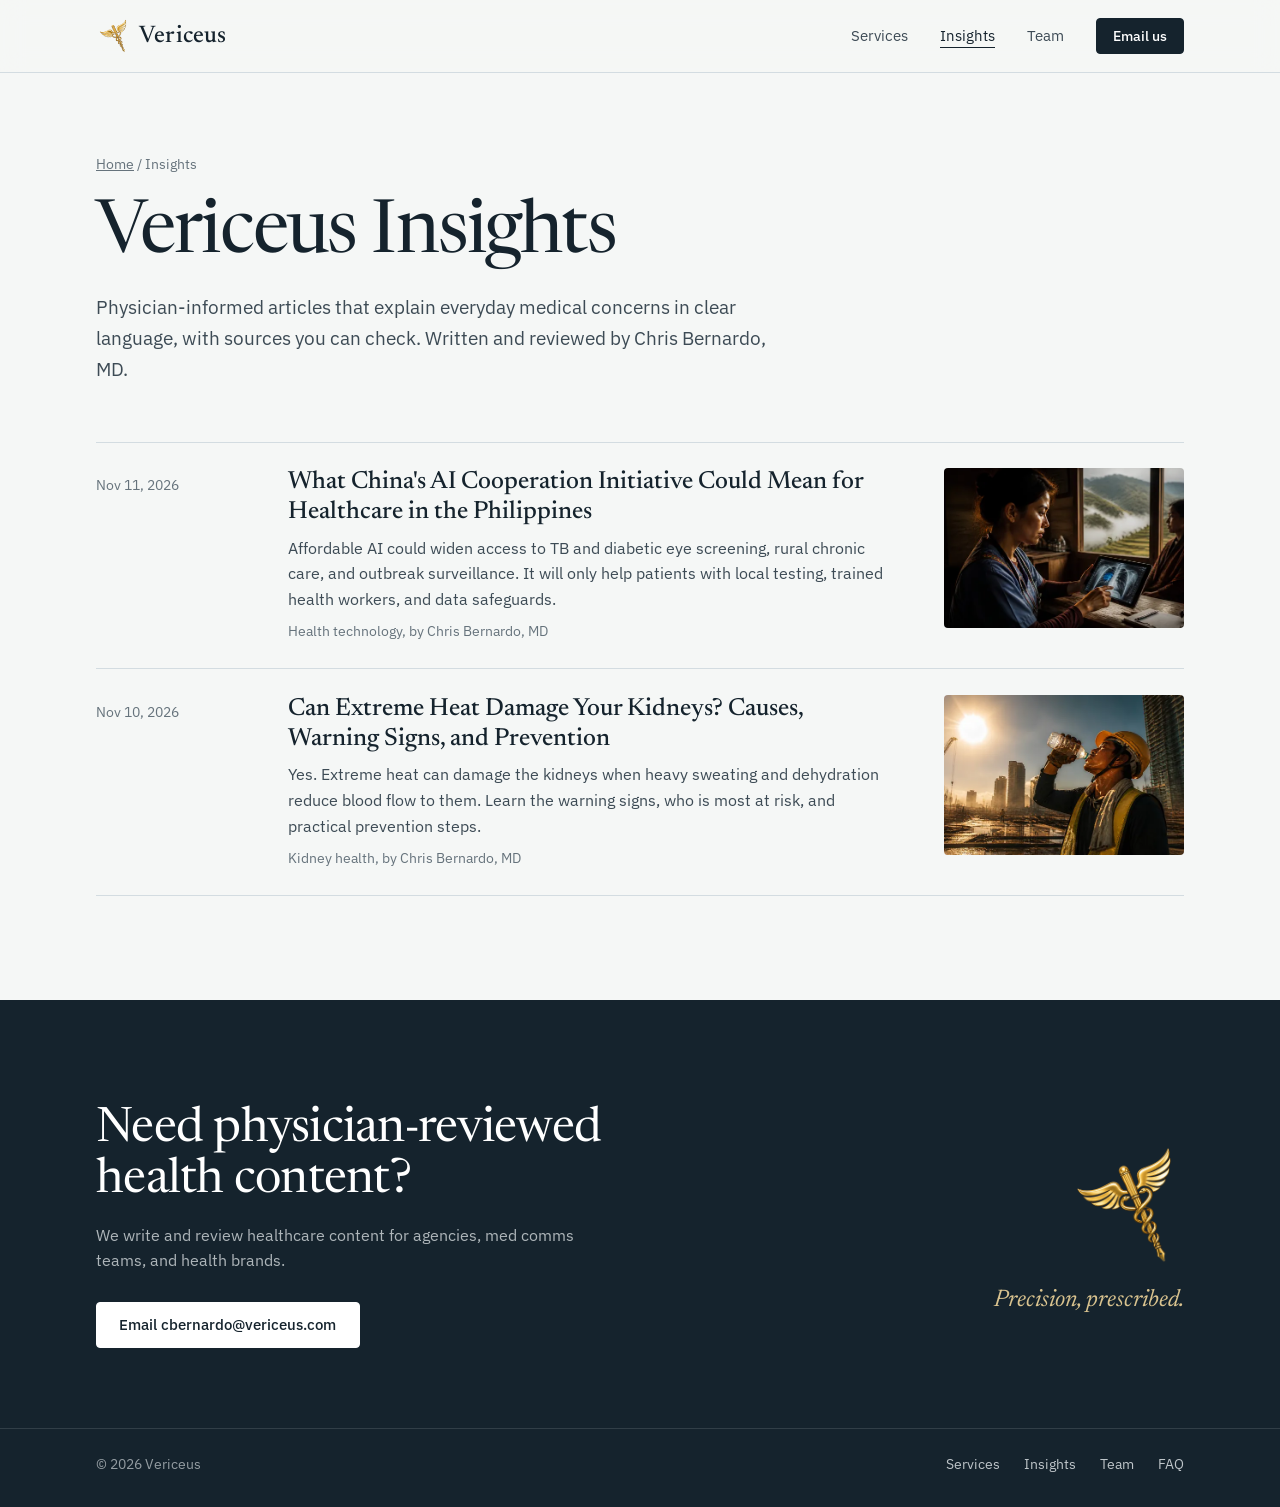
==== insights/index.html @ 43704b3e "Replace Unsplash photos with AI-generated illustrations, self-hosted and optimised Co-Authored-By: C" ====
<!DOCTYPE html>
<html lang="en">
<head>
<meta charset="UTF-8"/>
<meta name="viewport" content="width=device-width, initial-scale=1.0"/>
<title>Vericeus Insights: Physician-Informed Health Articles</title>
<meta name="description" content="Physician-informed health articles from Vericeus, written and reviewed by Chris Bernardo, MD. Clear, sourced explanations of everyday medical concerns."/>
<link rel="canonical" href="https://vericeus.com/insights/"/>
<meta property="og:title" content="Vericeus Insights: Physician-Informed Health Articles"/>
<meta property="og:description" content="Physician-informed health articles, written and reviewed by Chris Bernardo, MD."/>
<meta property="og:type" content="website"/>
<meta property="og:url" content="https://vericeus.com/insights/"/>
<meta property="og:image" content="https://vericeus.com/banner.png"/>
<link rel="icon" href="/logo.png" type="image/png"/>
<link rel="preconnect" href="https://fonts.googleapis.com"/>
<link rel="preconnect" href="https://fonts.gstatic.com" crossorigin/>
<link href="https://fonts.googleapis.com/css2?family=Caveat:wght@500&family=IBM+Plex+Sans:wght@400;500;600&family=Newsreader:ital,opsz,wght@0,6..72,400;0,6..72,500;1,6..72,400&display=swap" rel="stylesheet"/>
<link rel="stylesheet" href="/assets/site.css"/>
</head>
<body>
<a class="skip" href="#main">Skip to content</a>

<header class="site-head">
  <div class="wrap">
    <a class="brand" href="/" aria-label="Vericeus home"><img src="/logo.png" alt="" width="34" height="34"/><b>Vericeus</b></a>
    <nav class="menu" aria-label="Main">
      <a class="opt" href="/#services">Services</a>
      <a href="/insights/" aria-current="page">Insights</a>
      <a class="opt" href="/#team">Team</a>
      <a class="btn btn-ink" href="mailto:cbernardo@vericeus.com">Email us</a>
    </nav>
  </div>
</header>

<main id="main">
  <section class="page-top">
    <div class="wrap">
      <nav class="crumbs" aria-label="Breadcrumb"><a href="/">Home</a> / Insights</nav>
      <h1 class="h1">Vericeus Insights</h1>
      <p class="lede">Physician-informed articles that explain everyday medical concerns in clear language, with sources you can check. Written and reviewed by Chris Bernardo, MD.</p>
    </div>
  </section>

  <section style="padding-bottom:clamp(4rem,9vw,6.5rem)">
    <div class="wrap">
      <ul class="index">
        <li>
          <a class="has-thumb" href="/insights/china-ai-cooperation-healthcare-philippines/">
            <time datetime="2026-11-11">Nov 11, 2026</time>
            <div>
              <h2 class="h3">What China's AI Cooperation Initiative Could Mean for Healthcare in the Philippines</h2>
              <p>Affordable AI could widen access to TB and diabetic eye screening, rural chronic care, and outbreak surveillance. It will only help patients with local testing, trained health workers, and data safeguards.</p>
              <p class="by">Health technology, by Chris Bernardo, MD</p>
            </div>
            <img class="thumb" src="/assets/img/ai-philippines-healthcare-thumb.webp" width="560" height="373" alt="" loading="lazy"/>
          </a>
        </li>
        <li>
          <a class="has-thumb" href="/insights/extreme-heat-kidney-health/">
            <time datetime="2026-11-10">Nov 10, 2026</time>
            <div>
              <h2 class="h3">Can Extreme Heat Damage Your Kidneys? Causes, Warning Signs, and Prevention</h2>
              <p>Yes. Extreme heat can damage the kidneys when heavy sweating and dehydration reduce blood flow to them. Learn the warning signs, who is most at risk, and practical prevention steps.</p>
              <p class="by">Kidney health, by Chris Bernardo, MD</p>
            </div>
            <img class="thumb" src="/assets/img/heat-kidneys-thumb.webp" width="560" height="373" alt="" loading="lazy"/>
          </a>
        </li>
      </ul>
    </div>
  </section>
</main>

<section class="closing">
  <div class="wrap">
    <div>
      <h2 class="h2">Need physician-reviewed health content?</h2>
      <p>We write and review healthcare content for agencies, med comms teams, and health brands.</p>
      <a class="btn" href="mailto:cbernardo@vericeus.com">Email cbernardo@vericeus.com</a>
    </div>
    <div class="mark"><img src="/logo.png" alt="Vericeus caduceus logo" width="120" height="120"/><p class="motto">Precision, prescribed.</p></div>
  </div>
</section>
<footer class="site-foot">
  <div class="wrap">
    <span>© 2026 Vericeus</span>
    <nav aria-label="Footer"><a href="/#services">Services</a><a href="/insights/">Insights</a><a href="/#team">Team</a><a href="/#faq">FAQ</a></nav>
  </div>
</footer>

<script type="application/ld+json">
{
  "@context": "https://schema.org",
  "@graph": [
    {
      "@type": "CollectionPage",
      "@id": "https://vericeus.com/insights/#webpage",
      "url": "https://vericeus.com/insights/",
      "name": "Vericeus Insights",
      "isPartOf": { "@type": "WebSite", "@id": "https://vericeus.com/#website", "url": "https://vericeus.com/", "name": "Vericeus" },
      "breadcrumb": {
        "@type": "BreadcrumbList",
        "itemListElement": [
          { "@type": "ListItem", "position": 1, "name": "Home", "item": "https://vericeus.com/" },
          { "@type": "ListItem", "position": 2, "name": "Insights" }
        ]
      },
      "mainEntity": {
        "@type": "ItemList",
        "itemListElement": [
          { "@type": "ListItem", "position": 1, "url": "https://vericeus.com/insights/china-ai-cooperation-healthcare-philippines/", "name": "What China's AI Cooperation Initiative Could Mean for Healthcare in the Philippines" },
          { "@type": "ListItem", "position": 2, "url": "https://vericeus.com/insights/extreme-heat-kidney-health/", "name": "Can Extreme Heat Damage Your Kidneys? Causes, Warning Signs, and Prevention" }
        ]
      }
    }
  ]
}
</script>
</body>
</html>
---- assets/site.css ----
/* Vericeus — clinical editorial system
   Paper: chart paper. Ink: slate. Red: correction (hero only). Teal: verified. Gold: brand mark. */
:root {
  --paper: #F5F7F6;
  --sheet: #FFFFFF;
  --ink: #15232D;
  --ink-2: #3D4B55;
  --muted: #66737C;
  --rule: #D3DCE1;
  --grid: #E3EAED;
  --teal: #2C6A5C;
  --teal-soft: #E5EFEB;
  --red: #B23A2E;
  --gold: #A6843C;
  --serif: 'Newsreader', 'Iowan Old Style', Georgia, serif;
  --sans: 'IBM Plex Sans', system-ui, -apple-system, 'Segoe UI', sans-serif;
  --hand: 'Caveat', 'Segoe Print', cursive;
  --wide: 1160px;
  --pad: clamp(1.1rem, 4vw, 2.25rem);
}

*, *::before, *::after { box-sizing: border-box; margin: 0; padding: 0; }
html { scroll-behavior: smooth; scroll-padding-top: 88px; }
body { background: var(--paper); color: var(--ink); font-family: var(--sans); font-size: 16px; line-height: 1.6; -webkit-font-smoothing: antialiased; }
img { display: block; max-width: 100%; }
ul, ol { list-style: none; }
a { color: inherit; }
:focus-visible { outline: 2px solid var(--teal); outline-offset: 3px; }
.wrap { max-width: var(--wide); margin: 0 auto; padding-left: var(--pad); padding-right: var(--pad); }
.skip { position: absolute; left: -999px; top: .5rem; background: var(--ink); color: #fff; padding: .5rem 1rem; z-index: 200; }
.skip:focus { left: .5rem; }

/* ---------- Header ---------- */
.site-head { position: sticky; top: 0; z-index: 50; background: rgba(245,247,246,.9); backdrop-filter: blur(12px); -webkit-backdrop-filter: blur(12px); border-bottom: 1px solid var(--rule); }
.site-head .wrap { display: flex; align-items: center; justify-content: space-between; height: 72px; gap: 1rem; }
.brand { display: flex; align-items: center; gap: .55rem; text-decoration: none; }
.brand img { width: 34px; height: 34px; }
.brand b { font-family: var(--serif); font-size: 1.5rem; font-weight: 500; letter-spacing: .01em; }
.menu { display: flex; align-items: center; gap: 2rem; font-size: 15px; }
.menu a { text-decoration: none; color: var(--ink-2); }
.menu a:hover, .menu a[aria-current] { color: var(--ink); text-decoration: underline; text-underline-offset: 6px; text-decoration-thickness: 1px; }
@media (max-width: 760px) { .menu { gap: 1.1rem; } .menu .opt { display: none; } }

.btn { display: inline-block; font: 500 15px/1 var(--sans); padding: .9rem 1.4rem; border-radius: 4px; text-decoration: none; border: 1px solid var(--ink); transition: background .15s, color .15s; }
.btn-ink { background: var(--ink); color: #fff; }
.btn-ink:hover { background: var(--teal); border-color: var(--teal); }
.btn-line { background: transparent; color: var(--ink); }
.btn-line:hover { background: var(--ink); color: #fff; }
.menu .btn { padding: .65rem 1rem; font-size: 14px; color: #fff; }
.menu .btn:hover { color: #fff; text-decoration: none; }
.link { color: var(--teal); font-weight: 500; text-decoration: underline; text-underline-offset: 4px; text-decoration-thickness: 1px; }
.link:hover { text-decoration-thickness: 2px; }

/* ---------- Type scale (1.25 ratio) ---------- */
.h1 { font-family: var(--serif); font-weight: 400; font-size: clamp(3rem, 7.6vw, 6.1rem); line-height: .98; letter-spacing: -.025em; }
.h2 { font-family: var(--serif); font-weight: 400; font-size: clamp(2rem, 4.4vw, 3.05rem); line-height: 1.05; letter-spacing: -.015em; }
.h3 { font-family: var(--serif); font-weight: 500; font-size: clamp(1.3rem, 2.2vw, 1.55rem); line-height: 1.2; }
.lede { font-size: clamp(17px, 1.7vw, 19px); line-height: 1.65; color: var(--ink-2); max-width: 36em; }
.small { font-size: 14px; color: var(--muted); }

/* ---------- Sections ---------- */
.block { padding: clamp(4rem, 9vw, 7rem) 0; border-top: 1px solid var(--rule); }
.block-head { display: grid; grid-template-columns: 1fr 1.4fr; gap: clamp(1.5rem, 5vw, 5rem); align-items: end; margin-bottom: clamp(2.25rem, 5vw, 3.5rem); }
.block-head .lede { margin: 0; }
@media (max-width: 860px) { .block-head { grid-template-columns: 1fr; align-items: start; } }

/* ---------- Hero ---------- */
.hero { padding: clamp(3rem, 8vw, 6.5rem) 0 clamp(4rem, 9vw, 7rem); }
.hero-grid { display: grid; grid-template-columns: 1.05fr 1fr; gap: clamp(2.5rem, 6vw, 5.5rem); align-items: center; }
.hero .h1 { margin-bottom: 1.75rem; }
.hero .lede { margin-bottom: 1.25rem; }
.hero .detail { font-size: 15.5px; color: var(--muted); max-width: 34em; line-height: 1.7; margin-bottom: 2.25rem; }
.actions { display: flex; flex-wrap: wrap; gap: .75rem; }
@media (max-width: 900px) { .hero-grid { grid-template-columns: 1fr; } }

/* The draft sheet: what a physician review looks like */
.sheet {
  position: relative; background-color: var(--sheet);
  background-image: linear-gradient(#EFF3F5 1px, transparent 1px), linear-gradient(90deg, #EFF3F5 1px, transparent 1px);
  background-size: 26px 26px; background-position: -1px -1px;
  border: 1px solid var(--rule); border-radius: 6px;
  padding: 1.75rem 1.75rem 1.5rem; box-shadow: 0 24px 50px -28px rgba(21,35,45,.35);
}
.sheet-top { display: flex; justify-content: space-between; font-size: 13px; color: var(--muted); padding-bottom: .9rem; margin-bottom: 1.25rem; border-bottom: 1px solid var(--rule); }
.sheet p { font-family: var(--serif); font-size: clamp(18px, 2vw, 21px); line-height: 1.55; }
.strike {
  color: var(--muted);
  background-image: linear-gradient(var(--red), var(--red)); background-repeat: no-repeat;
  background-position: 0 58%; background-size: 100% 2px;
  -webkit-box-decoration-break: clone; box-decoration-break: clone;
  animation: strike 1100ms 500ms cubic-bezier(.6,0,.2,1) both;
}
@keyframes strike { from { background-size: 0 2px; } to { background-size: 100% 2px; } }
.note { font-family: var(--hand); font-size: clamp(21px, 2.3vw, 25px); line-height: 1.15; color: var(--red); margin: .85rem 0 1rem; padding-left: .9rem; border-left: 2px solid var(--red); animation: appear 500ms 1900ms both; }
.fixed { color: var(--ink); animation: appear 500ms 2300ms both; }
.signoff { display: flex; align-items: center; justify-content: space-between; gap: 1rem; margin-top: 1.4rem; padding-top: 1rem; border-top: 1px solid var(--rule); animation: appear 500ms 2600ms both; }
.signoff .sig { font-family: var(--hand); font-size: 28px; color: var(--ink); line-height: 1; }
.signoff .stamp { font-size: 13px; font-weight: 500; color: var(--teal); background: var(--teal-soft); padding: .4rem .7rem; border-radius: 3px; }
@keyframes appear { from { opacity: 0; } to { opacity: 1; } }
@media (prefers-reduced-motion: reduce) { .strike, .note, .fixed, .signoff { animation: none; } html { scroll-behavior: auto; } }

/* ---------- Problem ---------- */
.contrast { display: grid; grid-template-columns: 1fr 1fr; border-top: 2px solid var(--ink); }
.contrast > div { padding: 1.75rem 0; }
.contrast > div + div { padding-left: clamp(1.5rem, 4vw, 3rem); border-left: 1px solid var(--rule); }
.contrast > div:first-child { padding-right: clamp(1.5rem, 4vw, 3rem); }
.contrast h3 { font-family: var(--sans); font-size: 15px; font-weight: 600; margin-bottom: 1rem; }
.contrast li { font-size: 16px; color: var(--ink-2); padding: .7rem 0; border-bottom: 1px solid var(--rule); }
.contrast .bad li { color: var(--muted); text-decoration: line-through; text-decoration-color: rgba(178,58,46,.55); text-decoration-thickness: 1.5px; }
.contrast .good p { font-family: var(--serif); font-size: clamp(1.25rem, 2.2vw, 1.5rem); line-height: 1.4; color: var(--ink); }
@media (max-width: 700px) { .contrast { grid-template-columns: 1fr; } .contrast > div + div { padding-left: 0; border-left: 0; border-top: 1px solid var(--rule); } .contrast > div:first-child { padding-right: 0; } }

/* ---------- Services: report-style list ---------- */
.services li { display: grid; grid-template-columns: 1fr 1.4fr; gap: clamp(1rem, 5vw, 5rem); padding: 1.75rem 0; border-top: 1px solid var(--rule); }
.services li:last-child { border-bottom: 1px solid var(--rule); }
.services p { color: var(--ink-2); font-size: 16px; line-height: 1.7; max-width: 38em; }
@media (max-width: 760px) { .services li { grid-template-columns: 1fr; gap: .5rem; } }

/* ---------- Name ---------- */
.etym { display: grid; grid-template-columns: auto 1fr; gap: clamp(1.5rem, 5vw, 4.5rem); align-items: center; }
.word { font-family: var(--serif); font-size: clamp(4rem, 13vw, 9.5rem); line-height: .85; letter-spacing: -.035em; font-weight: 400; }
.word span { color: var(--gold); }
.roots { display: grid; gap: 1.5rem; max-width: 34em; }
.roots dt { font-family: var(--serif); font-size: 1.5rem; font-style: italic; }
.roots dt small { font-family: var(--sans); font-style: normal; font-size: 14px; color: var(--muted); margin-left: .5rem; }
.roots dd { color: var(--ink-2); line-height: 1.7; }
@media (max-width: 760px) { .etym { grid-template-columns: 1fr; } }

/* ---------- Team ---------- */
.team { display: grid; grid-template-columns: 1fr 1fr; gap: clamp(2rem, 5vw, 4.5rem); }
.person { border-top: 2px solid var(--ink); padding-top: 1.5rem; }
.person .h3 { font-size: clamp(1.6rem, 2.8vw, 2rem); margin-bottom: .35rem; }
.person .role { font-size: 15px; font-weight: 500; }
.person .cred { font-size: 14px; color: var(--muted); margin-bottom: 1.1rem; }
.person p.bio { color: var(--ink-2); line-height: 1.75; margin-bottom: 1.1rem; }
.person .focus { font-size: 14px; color: var(--muted); line-height: 1.6; }
.person .focus b { color: var(--ink); font-weight: 500; }
@media (max-width: 760px) { .team { grid-template-columns: 1fr; } }

/* ---------- Insights index ---------- */
.index li { border-top: 1px solid var(--rule); }
.index li:last-child { border-bottom: 1px solid var(--rule); }
.index a { display: grid; grid-template-columns: 9rem 1fr; gap: clamp(1rem, 4vw, 3rem); padding: 1.6rem 0; text-decoration: none; }
.index time { font-size: 14px; color: var(--muted); padding-top: .35rem; }
.index .h3 { margin-bottom: .5rem; text-decoration: underline; text-decoration-color: transparent; text-underline-offset: 5px; text-decoration-thickness: 1px; transition: text-decoration-color .15s; }
.index a:hover .h3 { text-decoration-color: var(--ink); }
.index p { color: var(--ink-2); max-width: 40em; }
.index .by { font-size: 14px; color: var(--muted); margin-top: .5rem; }
@media (max-width: 600px) { .index a { grid-template-columns: 1fr; gap: .25rem; } }
.after-list { margin-top: 1.75rem; }

/* ---------- FAQ ---------- */
.faq { display: grid; grid-template-columns: 1fr 1.4fr; gap: clamp(1.5rem, 5vw, 5rem); align-items: start; }
.faq .aside { position: sticky; top: 104px; }
.faq .aside .lede { margin-top: 1rem; }
.qa { border-top: 1px solid var(--rule); padding: 1.5rem 0; }
.qa:last-child { border-bottom: 1px solid var(--rule); }
.qa h3 { font-family: var(--serif); font-weight: 500; font-size: 1.3rem; line-height: 1.3; margin-bottom: .5rem; }
.qa p { color: var(--ink-2); line-height: 1.75; }
.qa a { color: var(--teal); }
@media (max-width: 860px) { .faq { grid-template-columns: 1fr; } .faq .aside { position: static; } }

/* ---------- Closing (the one dark block) ---------- */
.closing { background: var(--ink); color: #E9EEF0; }
.closing .wrap { display: grid; grid-template-columns: 1.4fr 1fr; gap: clamp(2rem, 6vw, 5rem); align-items: end; padding-top: clamp(4rem, 9vw, 6.5rem); padding-bottom: clamp(3rem, 7vw, 5rem); }
.closing .h2 { color: #fff; }
.closing p { color: rgba(233,238,240,.72); margin: 1rem 0 1.75rem; max-width: 30em; }
.closing .btn { background: #fff; color: var(--ink); border-color: #fff; }
.closing .btn:hover { background: var(--gold); border-color: var(--gold); color: var(--ink); }
.closing .mark { justify-self: end; text-align: right; }
.closing .mark img { width: 120px; margin-left: auto; margin-bottom: 1rem; }
.closing .motto { font-family: var(--serif); font-style: italic; font-size: 1.5rem; color: #D9C38F; }
@media (max-width: 760px) { .closing .wrap { grid-template-columns: 1fr; } .closing .mark { justify-self: start; text-align: left; } .closing .mark img { margin-left: 0; } }

.site-foot { background: var(--ink); color: rgba(233,238,240,.6); border-top: 1px solid rgba(255,255,255,.12); }
.site-foot .wrap { display: flex; justify-content: space-between; flex-wrap: wrap; gap: 1rem 2rem; padding-top: 1.5rem; padding-bottom: 2rem; font-size: 14px; }
.site-foot nav { display: flex; gap: 1.5rem; flex-wrap: wrap; }
.site-foot a { text-decoration: none; color: rgba(233,238,240,.8); }
.site-foot a:hover { color: #fff; text-decoration: underline; text-underline-offset: 4px; }

/* ---------- Page header (hub + article) ---------- */
.crumbs { font-size: 14px; color: var(--muted); margin-bottom: 1.5rem; }
.crumbs a { color: var(--muted); }
.crumbs a:hover { color: var(--ink); }
.page-top { padding: clamp(3rem, 7vw, 5rem) 0 clamp(2.5rem, 5vw, 3.5rem); }
.page-top .h1 { font-size: clamp(2.6rem, 6.2vw, 4.6rem); margin-bottom: 1.25rem; }

/* ---------- Article ---------- */
.art-top { padding: clamp(2.5rem, 6vw, 4.5rem) 0 clamp(2rem, 4vw, 3rem); }
.art-top .inner { max-width: 50rem; }
.art-top .topic { font-size: 15px; font-weight: 500; color: var(--teal); margin-bottom: 1rem; }
.art-top h1 { font-family: var(--serif); font-weight: 400; font-size: clamp(2.3rem, 5.4vw, 3.9rem); line-height: 1.04; letter-spacing: -.02em; margin-bottom: 2rem; }
.summary { background: var(--sheet); border: 1px solid var(--rule); border-left: 3px solid var(--teal); border-radius: 0 6px 6px 0; padding: 1.25rem 1.5rem; margin-bottom: 2rem; max-width: 46rem; }
.summary h2 { font-family: var(--sans); font-size: 15px; font-weight: 600; color: var(--teal); margin-bottom: .4rem; }
.summary p { font-family: var(--serif); font-size: clamp(18px, 2vw, 20px); line-height: 1.6; color: var(--ink); }
.byline { display: flex; flex-wrap: wrap; align-items: baseline; gap: .35rem 1.5rem; font-size: 15px; color: var(--muted); padding-top: 1.25rem; border-top: 1px solid var(--rule); max-width: 46rem; }
.byline .who { color: var(--ink); font-weight: 500; }
.byline .who a { text-decoration: underline; text-decoration-color: var(--rule); text-underline-offset: 4px; }
.byline .who a:hover { text-decoration-color: var(--ink); }

.art-body { display: grid; grid-template-columns: minmax(0, 42rem) 15rem; justify-content: space-between; gap: clamp(2rem, 5vw, 5rem); padding-top: clamp(2.5rem, 5vw, 3.5rem); padding-bottom: clamp(4rem, 8vw, 6rem); border-top: 1px solid var(--rule); }
.contents { order: 2; position: sticky; top: 100px; align-self: start; }
.contents h2 { font-size: 15px; font-weight: 600; margin-bottom: .75rem; }
.contents ol { counter-reset: c; }
.contents li { counter-increment: c; }
.contents a { display: grid; grid-template-columns: 1.6rem 1fr; padding: .45rem 0; font-size: 14.5px; line-height: 1.4; color: var(--ink-2); text-decoration: none; border-top: 1px solid var(--rule); }
.contents a::before { content: counter(c); color: var(--muted); font-variant-numeric: tabular-nums; }
.contents a:hover { color: var(--teal); }
.contents .hire { margin-top: 1.75rem; font-size: 14.5px; color: var(--ink-2); line-height: 1.55; }
.contents .hire a { display: inline; padding: 0; border: 0; color: var(--teal); font-weight: 500; text-decoration: underline; text-underline-offset: 3px; }
.contents .hire a::before { content: none; }
@media (max-width: 980px) { .art-body { grid-template-columns: 1fr; } .contents { position: static; order: 0; } .contents .hire { display: none; } }

.prose { min-width: 0; font-family: var(--serif); }
.prose > p, .prose section > p { font-size: clamp(18px, 1.9vw, 19.5px); line-height: 1.72; color: var(--ink-2); margin-bottom: 1.25em; }
.prose h2 { font-family: var(--serif); font-weight: 400; font-size: clamp(1.85rem, 3.4vw, 2.35rem); line-height: 1.1; letter-spacing: -.01em; color: var(--ink); margin: 2.4em 0 .7em; }
.prose h3 { font-family: var(--sans); font-weight: 600; font-size: 18px; line-height: 1.35; color: var(--ink); margin: 2em 0 .55em; }
.prose a { color: var(--teal); text-decoration-thickness: 1px; text-underline-offset: 3px; }
.prose a:hover { text-decoration-thickness: 2px; }
.takeaways { font-family: var(--sans); border-top: 2px solid var(--ink); border-bottom: 1px solid var(--rule); padding: 1.4rem 0 1.25rem; margin: 2.25rem 0 0; }
.takeaways h2 { font-family: var(--sans); font-size: 15px; font-weight: 600; margin: 0 0 .75rem; letter-spacing: 0; }
.takeaways li { position: relative; padding-left: 1.75rem; margin-bottom: .7rem; font-size: 16.5px; line-height: 1.6; color: var(--ink-2); }
.takeaways li::before { content: ""; position: absolute; left: .1rem; top: .45em; width: .8rem; height: .45rem; border-left: 2px solid var(--teal); border-bottom: 2px solid var(--teal); transform: rotate(-45deg); }
.prose .faq-sec h3 { font-family: var(--serif); font-weight: 500; font-size: 1.3rem; }
.author { font-family: var(--sans); display: grid; grid-template-columns: auto 1fr; gap: 1.25rem; margin-top: 3rem; padding: 1.5rem 0; border-top: 2px solid var(--ink); border-bottom: 1px solid var(--rule); }
.author .sig { font-family: var(--hand); font-size: 34px; line-height: 1; color: var(--ink); }
.author h2 { font-family: var(--sans); font-size: 15px; font-weight: 600; margin: 0 0 .4rem; letter-spacing: 0; }
.author p { font-size: 15.5px; line-height: 1.7; color: var(--ink-2); margin-bottom: .5rem; }
.author a { font-size: 15px; }
.disclaimer { font-family: var(--sans); font-size: 14px !important; color: var(--muted) !important; line-height: 1.6 !important; margin-top: 1.5rem; }
@media (max-width: 600px) { .author { grid-template-columns: 1fr; gap: .5rem; } }

/* Article sources list */
.sources { font-family: var(--sans); margin-top: 3rem; padding-top: .25rem; }
.sources h2 { font-family: var(--serif); }
.sources ol { counter-reset: s; }
.sources li { counter-increment: s; position: relative; padding-left: 1.9rem !important; font-size: 15px; line-height: 1.6; color: var(--ink-2); padding: .65rem 0; border-top: 1px solid var(--rule); }
.sources li::before { content: counter(s) "."; position: absolute; left: 0; color: var(--muted); }
.sources li:last-child { border-bottom: 1px solid var(--rule); }

/* Hero: latest articles panel */
.latest { background: var(--sheet); border: 1px solid var(--rule); border-top: 3px solid var(--teal); border-radius: 6px; padding: 1.5rem 1.75rem .5rem; box-shadow: 0 24px 50px -28px rgba(21,35,45,.35); }
.latest-head { display: flex; justify-content: space-between; align-items: baseline; gap: 1rem; padding-bottom: 1rem; border-bottom: 1px solid var(--rule); }
.latest-head h2 { font-family: var(--sans); font-size: 15px; font-weight: 600; }
.latest-head .link { font-size: 14px; }
.latest li + li { border-top: 1px solid var(--rule); }
.latest li a { display: block; padding: 1.25rem 0; text-decoration: none; }
.latest-meta { display: block; font-size: 13px; color: var(--muted); margin-bottom: .4rem; }
.latest-title { display: block; font-family: var(--serif); font-size: clamp(1.25rem, 2vw, 1.45rem); line-height: 1.22; color: var(--ink); margin-bottom: .45rem; text-decoration: underline; text-decoration-color: transparent; text-underline-offset: 4px; text-decoration-thickness: 1px; transition: text-decoration-color .15s; }
.latest li a:hover .latest-title { text-decoration-color: var(--ink); }
.latest-desc { display: block; font-size: 15px; line-height: 1.55; color: var(--ink-2); }

/* Article lead photo */
.art-photo { margin-bottom: clamp(2rem, 4vw, 3rem); }
.art-photo img { width: 100%; height: auto; aspect-ratio: 2 / 1; object-fit: cover; border-radius: 6px; background: var(--grid); }
.art-photo figcaption { margin-top: .6rem; font-size: 13px; color: var(--muted); }
@media (max-width: 600px) { .art-photo { padding-left: 0; padding-right: 0; } .art-photo img { aspect-ratio: 4 / 3; border-radius: 0; } .art-photo figcaption { padding: 0 var(--pad); } }

/* Insights index thumbnails */
.index a.has-thumb { grid-template-columns: 9rem 1fr 240px; align-items: start; }
.index .thumb { width: 100%; height: auto; aspect-ratio: 3 / 2; object-fit: cover; border-radius: 4px; background: var(--grid); }
@media (max-width: 860px) { .index a.has-thumb { grid-template-columns: 7rem 1fr 160px; } }
@media (max-width: 600px) { .index a.has-thumb { grid-template-columns: 1fr; } .index .thumb { order: -1; } }
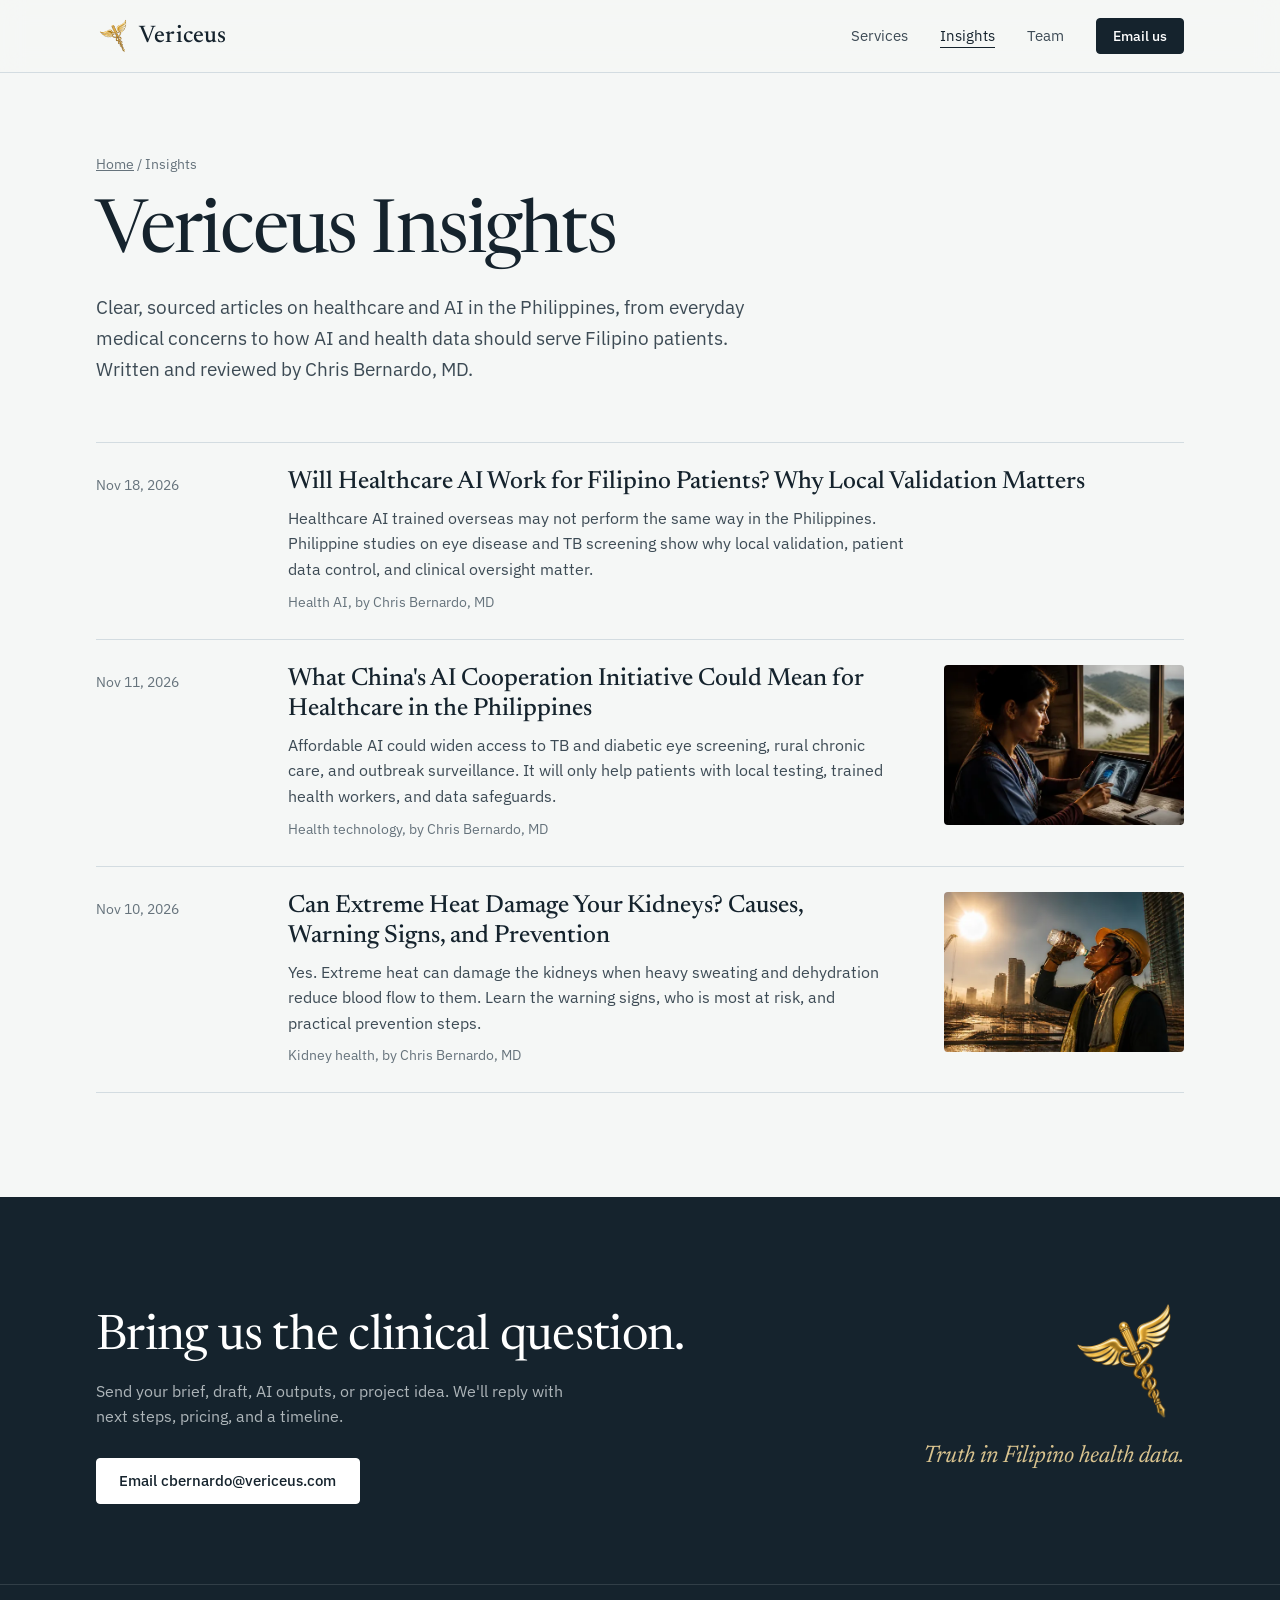
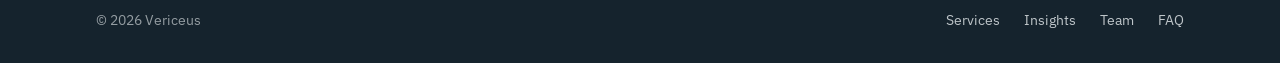
==== commit c133acd5: "Reposition as healthcare consultancy in the Philippines; add Filipino patients AI article - New home" ====
--- a/insights/index.html
+++ b/insights/index.html
@@ -16,6 +16,7 @@
 <link rel="preconnect" href="https://fonts.gstatic.com" crossorigin/>
 <link href="https://fonts.googleapis.com/css2?family=Caveat:wght@500&family=IBM+Plex+Sans:wght@400;500;600&family=Newsreader:ital,opsz,wght@0,6..72,400;0,6..72,500;1,6..72,400&display=swap" rel="stylesheet"/>
 <link rel="stylesheet" href="/assets/site.css"/>
+<link rel="alternate" type="application/rss+xml" title="Vericeus Insights" href="/feed.xml"/>
 </head>
 <body>
 <a class="skip" href="#main">Skip to content</a>
@@ -27,7 +28,7 @@
       <a class="opt" href="/#services">Services</a>
       <a href="/insights/" aria-current="page">Insights</a>
       <a class="opt" href="/#team">Team</a>
-      <a class="btn btn-ink" href="mailto:cbernardo@vericeus.com">Email us</a>
+      <a class="btn btn-ink" href="mailto:cbernardo@vericeus.com?subject=Project%20inquiry">Email us</a>
     </nav>
   </div>
 </header>
@@ -37,13 +38,23 @@
     <div class="wrap">
       <nav class="crumbs" aria-label="Breadcrumb"><a href="/">Home</a> / Insights</nav>
       <h1 class="h1">Vericeus Insights</h1>
-      <p class="lede">Physician-informed articles that explain everyday medical concerns in clear language, with sources you can check. Written and reviewed by Chris Bernardo, MD.</p>
+      <p class="lede">Clear, sourced articles on healthcare and AI in the Philippines, from everyday medical concerns to how AI and health data should serve Filipino patients. Written and reviewed by Chris Bernardo, MD.</p>
     </div>
   </section>
 
   <section style="padding-bottom:clamp(4rem,9vw,6.5rem)">
     <div class="wrap">
       <ul class="index">
+        <li>
+          <a href="/insights/healthcare-ai-filipino-patients/">
+            <time datetime="2026-11-18">Nov 18, 2026</time>
+            <div>
+              <h2 class="h3">Will Healthcare AI Work for Filipino Patients? Why Local Validation Matters</h2>
+              <p>Healthcare AI trained overseas may not perform the same way in the Philippines. Philippine studies on eye disease and TB screening show why local validation, patient data control, and clinical oversight matter.</p>
+              <p class="by">Health AI, by Chris Bernardo, MD</p>
+            </div>
+          </a>
+        </li>
         <li>
           <a class="has-thumb" href="/insights/china-ai-cooperation-healthcare-philippines/">
             <time datetime="2026-11-11">Nov 11, 2026</time>
@@ -74,11 +85,11 @@
 <section class="closing">
   <div class="wrap">
     <div>
-      <h2 class="h2">Need physician-reviewed health content?</h2>
-      <p>We write and review healthcare content for agencies, med comms teams, and health brands.</p>
-      <a class="btn" href="mailto:cbernardo@vericeus.com">Email cbernardo@vericeus.com</a>
+      <h2 class="h2">Bring us the clinical question.</h2>
+      <p>Send your brief, draft, AI outputs, or project idea. We'll reply with next steps, pricing, and a timeline.</p>
+      <a class="btn" href="mailto:cbernardo@vericeus.com?subject=Project%20inquiry">Email cbernardo@vericeus.com</a>
     </div>
-    <div class="mark"><img src="/logo.png" alt="Vericeus caduceus logo" width="120" height="120"/><p class="motto">Precision, prescribed.</p></div>
+    <div class="mark"><img src="/logo.png" alt="Vericeus caduceus logo" width="120" height="120"/><p class="motto">Truth in Filipino health data.</p></div>
   </div>
 </section>
 <footer class="site-foot">
@@ -108,8 +119,9 @@
       "mainEntity": {
         "@type": "ItemList",
         "itemListElement": [
-          { "@type": "ListItem", "position": 1, "url": "https://vericeus.com/insights/china-ai-cooperation-healthcare-philippines/", "name": "What China's AI Cooperation Initiative Could Mean for Healthcare in the Philippines" },
-          { "@type": "ListItem", "position": 2, "url": "https://vericeus.com/insights/extreme-heat-kidney-health/", "name": "Can Extreme Heat Damage Your Kidneys? Causes, Warning Signs, and Prevention" }
+          { "@type": "ListItem", "position": 1, "url": "https://vericeus.com/insights/healthcare-ai-filipino-patients/", "name": "Will Healthcare AI Work for Filipino Patients? Why Local Validation Matters" },
+          { "@type": "ListItem", "position": 2, "url": "https://vericeus.com/insights/china-ai-cooperation-healthcare-philippines/", "name": "What China's AI Cooperation Initiative Could Mean for Healthcare in the Philippines" },
+          { "@type": "ListItem", "position": 3, "url": "https://vericeus.com/insights/extreme-heat-kidney-health/", "name": "Can Extreme Heat Damage Your Kidneys? Causes, Warning Signs, and Prevention" }
         ]
       }
     }
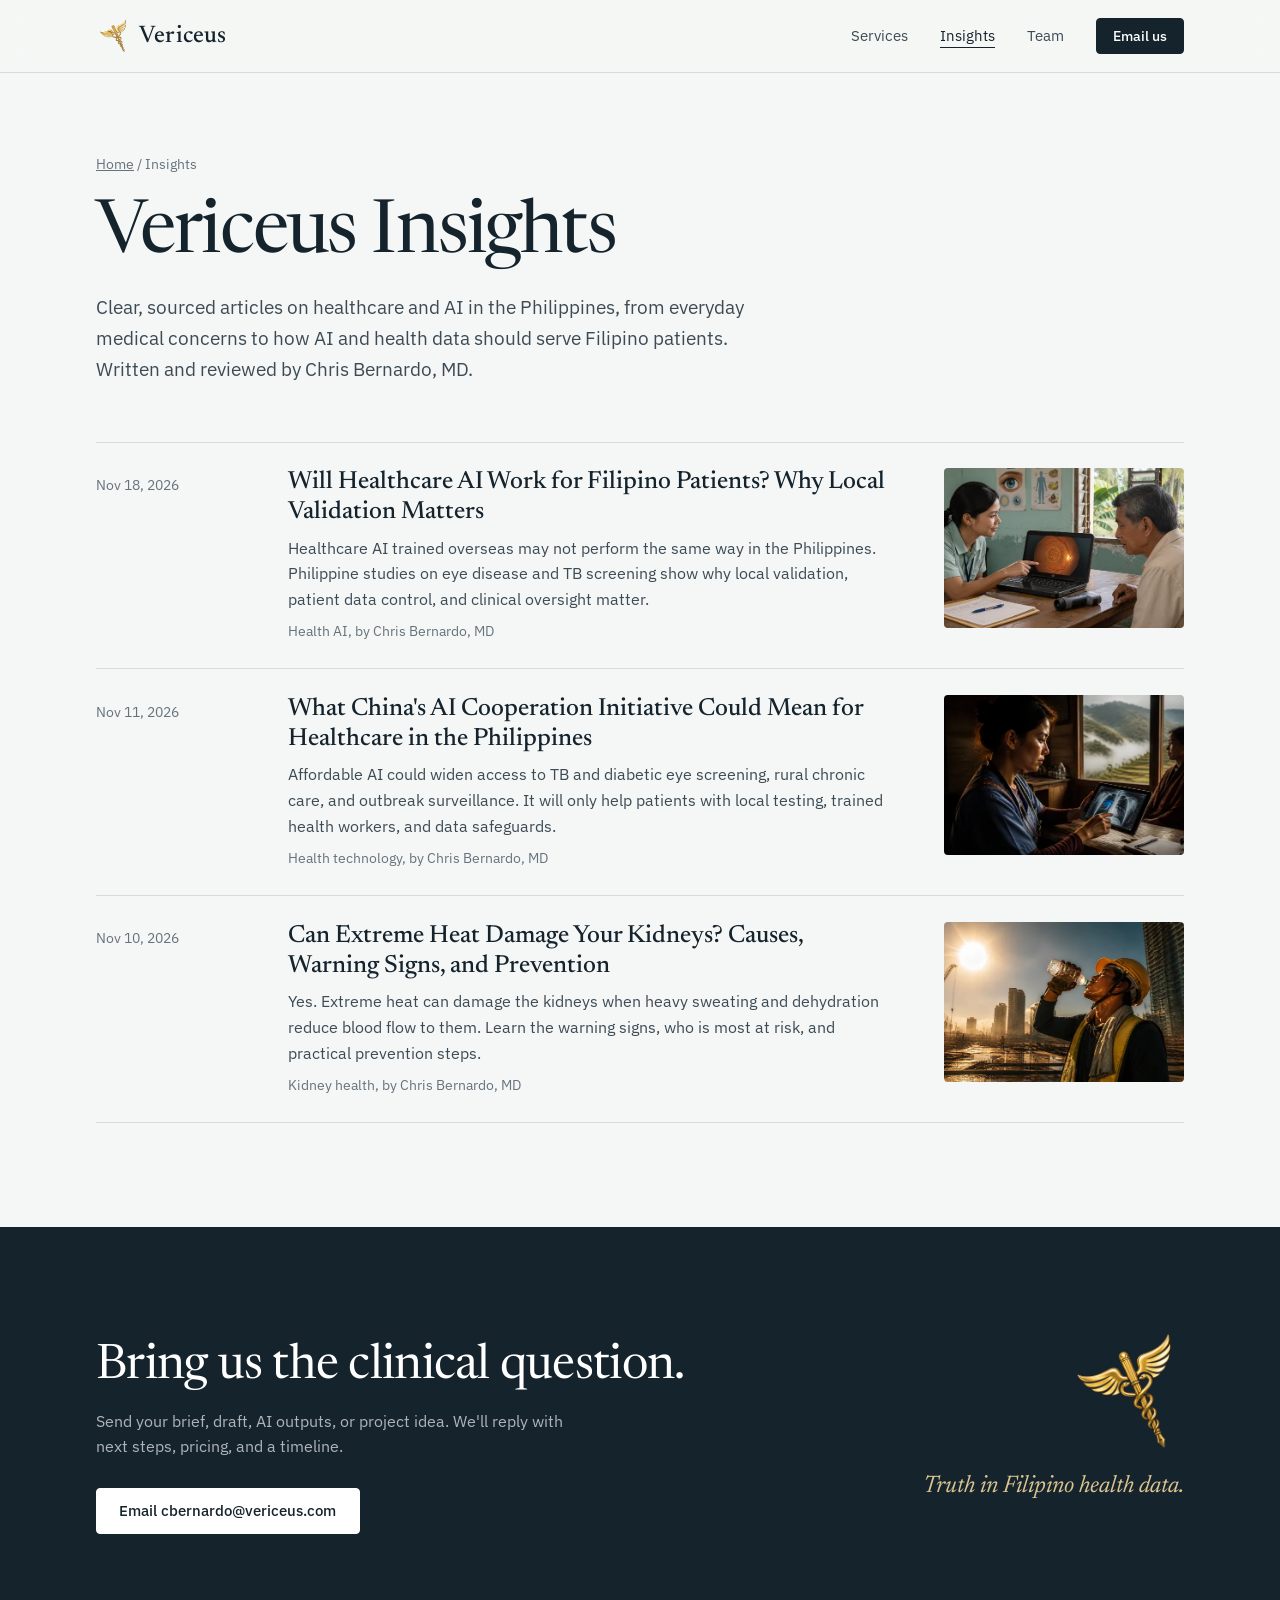
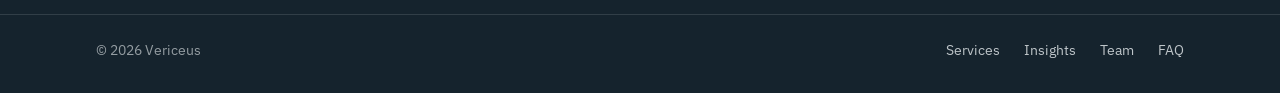
==== commit ad2b5729: "Add illustration for Filipino patients AI article Co-Authored-By: Claude Opus 5.5 <noreply@anthropic" ====
--- a/insights/index.html
+++ b/insights/index.html
@@ -46,13 +46,14 @@
     <div class="wrap">
       <ul class="index">
         <li>
-          <a href="/insights/healthcare-ai-filipino-patients/">
+          <a class="has-thumb" href="/insights/healthcare-ai-filipino-patients/">
             <time datetime="2026-11-18">Nov 18, 2026</time>
             <div>
               <h2 class="h3">Will Healthcare AI Work for Filipino Patients? Why Local Validation Matters</h2>
               <p>Healthcare AI trained overseas may not perform the same way in the Philippines. Philippine studies on eye disease and TB screening show why local validation, patient data control, and clinical oversight matter.</p>
               <p class="by">Health AI, by Chris Bernardo, MD</p>
             </div>
+            <img class="thumb" src="/assets/img/healthcare-ai-filipino-patients-thumb.webp" width="560" height="373" alt="" loading="lazy"/>
           </a>
         </li>
         <li>
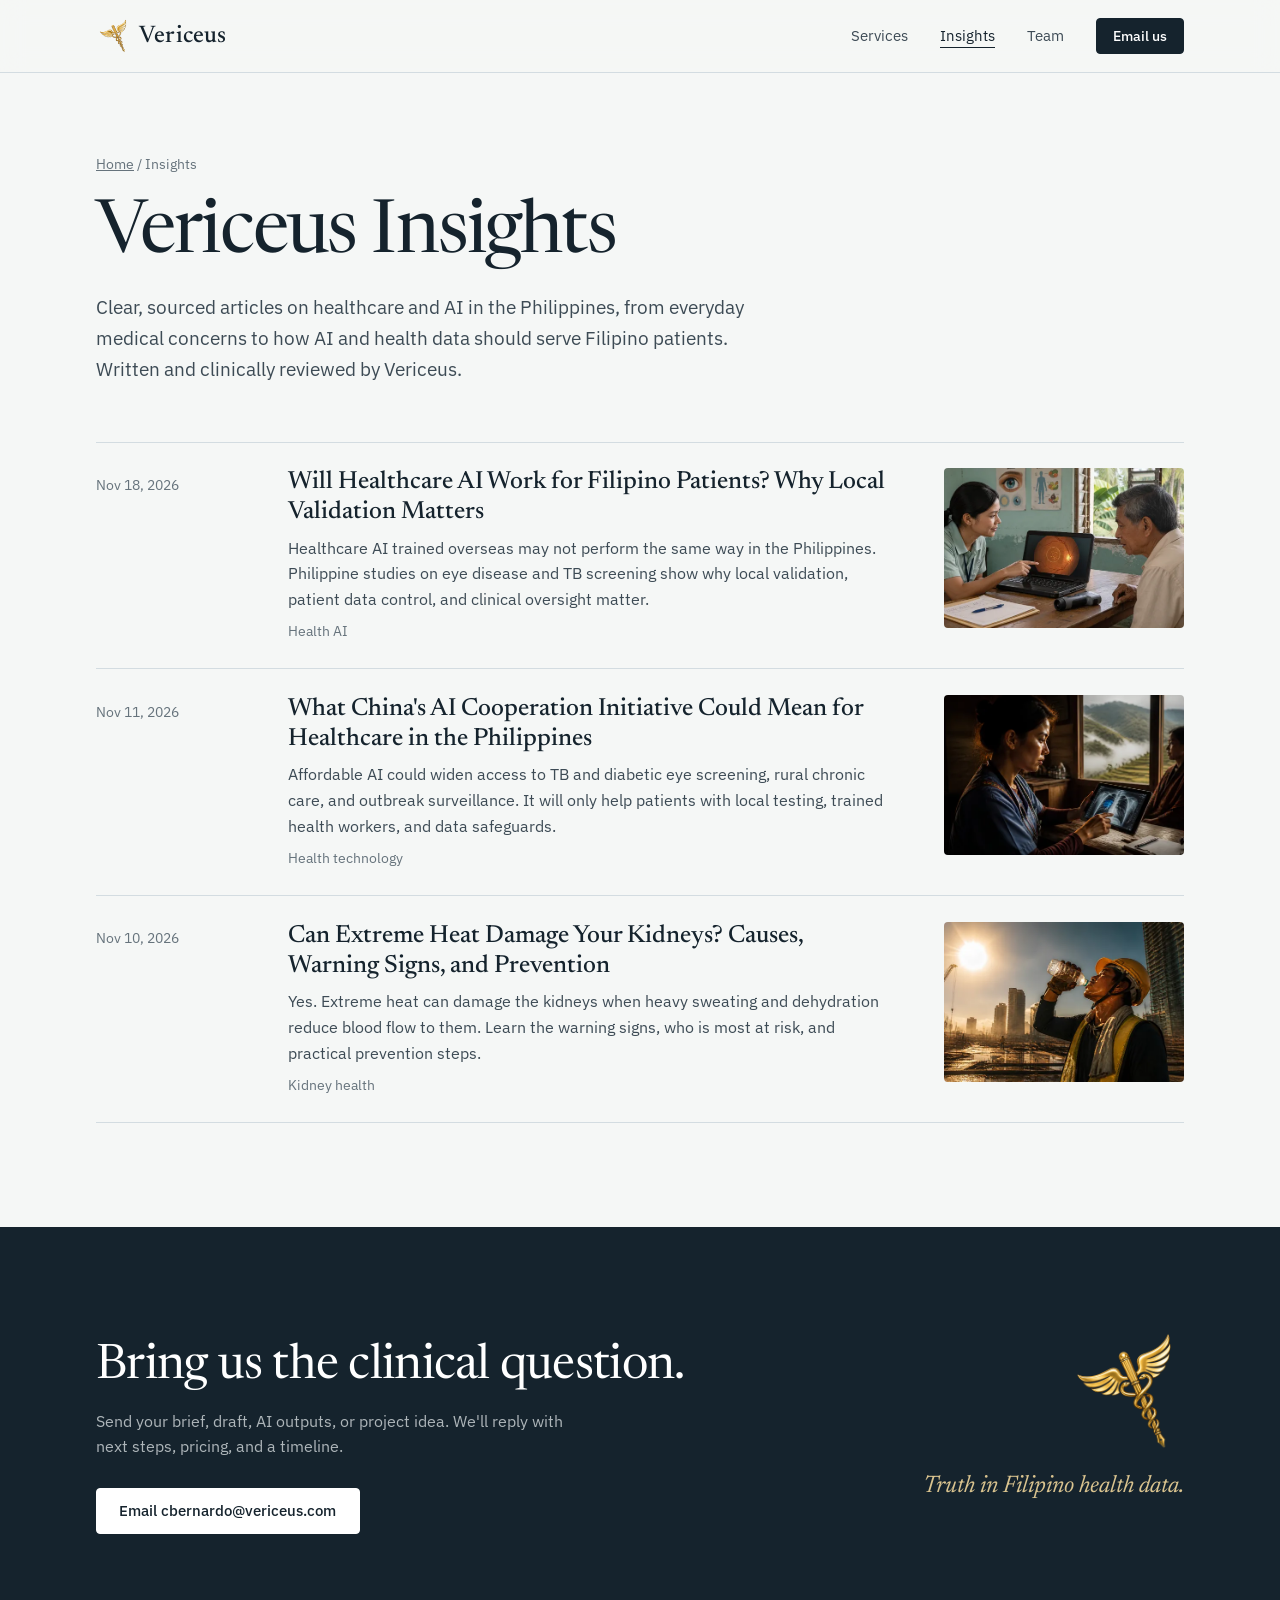
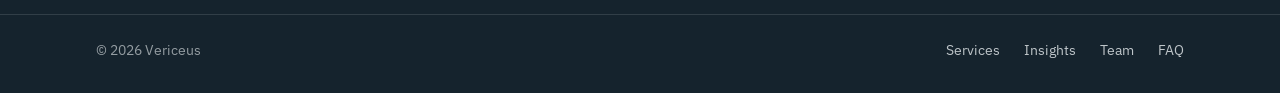
==== commit e2cb829e: "Anonymize team and authorship; Vericeus as the lead brand Co-Authored-By: Claude Opus 5.5 <noreply@a" ====
--- a/insights/index.html
+++ b/insights/index.html
@@ -4,10 +4,10 @@
 <meta charset="UTF-8"/>
 <meta name="viewport" content="width=device-width, initial-scale=1.0"/>
 <title>Vericeus Insights: Physician-Informed Health Articles</title>
-<meta name="description" content="Physician-informed health articles from Vericeus, written and reviewed by Chris Bernardo, MD. Clear, sourced explanations of everyday medical concerns."/>
+<meta name="description" content="Physician-informed health articles from Vericeus. Clear, sourced explanations of everyday medical concerns."/>
 <link rel="canonical" href="https://vericeus.com/insights/"/>
 <meta property="og:title" content="Vericeus Insights: Physician-Informed Health Articles"/>
-<meta property="og:description" content="Physician-informed health articles, written and reviewed by Chris Bernardo, MD."/>
+<meta property="og:description" content="Physician-informed health articles."/>
 <meta property="og:type" content="website"/>
 <meta property="og:url" content="https://vericeus.com/insights/"/>
 <meta property="og:image" content="https://vericeus.com/banner.png"/>
@@ -38,7 +38,7 @@
     <div class="wrap">
       <nav class="crumbs" aria-label="Breadcrumb"><a href="/">Home</a> / Insights</nav>
       <h1 class="h1">Vericeus Insights</h1>
-      <p class="lede">Clear, sourced articles on healthcare and AI in the Philippines, from everyday medical concerns to how AI and health data should serve Filipino patients. Written and reviewed by Chris Bernardo, MD.</p>
+      <p class="lede">Clear, sourced articles on healthcare and AI in the Philippines, from everyday medical concerns to how AI and health data should serve Filipino patients. Written and clinically reviewed by Vericeus.</p>
     </div>
   </section>
 
@@ -51,7 +51,7 @@
             <div>
               <h2 class="h3">Will Healthcare AI Work for Filipino Patients? Why Local Validation Matters</h2>
               <p>Healthcare AI trained overseas may not perform the same way in the Philippines. Philippine studies on eye disease and TB screening show why local validation, patient data control, and clinical oversight matter.</p>
-              <p class="by">Health AI, by Chris Bernardo, MD</p>
+              <p class="by">Health AI</p>
             </div>
             <img class="thumb" src="/assets/img/healthcare-ai-filipino-patients-thumb.webp" width="560" height="373" alt="" loading="lazy"/>
           </a>
@@ -62,7 +62,7 @@
             <div>
               <h2 class="h3">What China's AI Cooperation Initiative Could Mean for Healthcare in the Philippines</h2>
               <p>Affordable AI could widen access to TB and diabetic eye screening, rural chronic care, and outbreak surveillance. It will only help patients with local testing, trained health workers, and data safeguards.</p>
-              <p class="by">Health technology, by Chris Bernardo, MD</p>
+              <p class="by">Health technology</p>
             </div>
             <img class="thumb" src="/assets/img/ai-philippines-healthcare-thumb.webp" width="560" height="373" alt="" loading="lazy"/>
           </a>
@@ -73,7 +73,7 @@
             <div>
               <h2 class="h3">Can Extreme Heat Damage Your Kidneys? Causes, Warning Signs, and Prevention</h2>
               <p>Yes. Extreme heat can damage the kidneys when heavy sweating and dehydration reduce blood flow to them. Learn the warning signs, who is most at risk, and practical prevention steps.</p>
-              <p class="by">Kidney health, by Chris Bernardo, MD</p>
+              <p class="by">Kidney health</p>
             </div>
             <img class="thumb" src="/assets/img/heat-kidneys-thumb.webp" width="560" height="373" alt="" loading="lazy"/>
           </a>
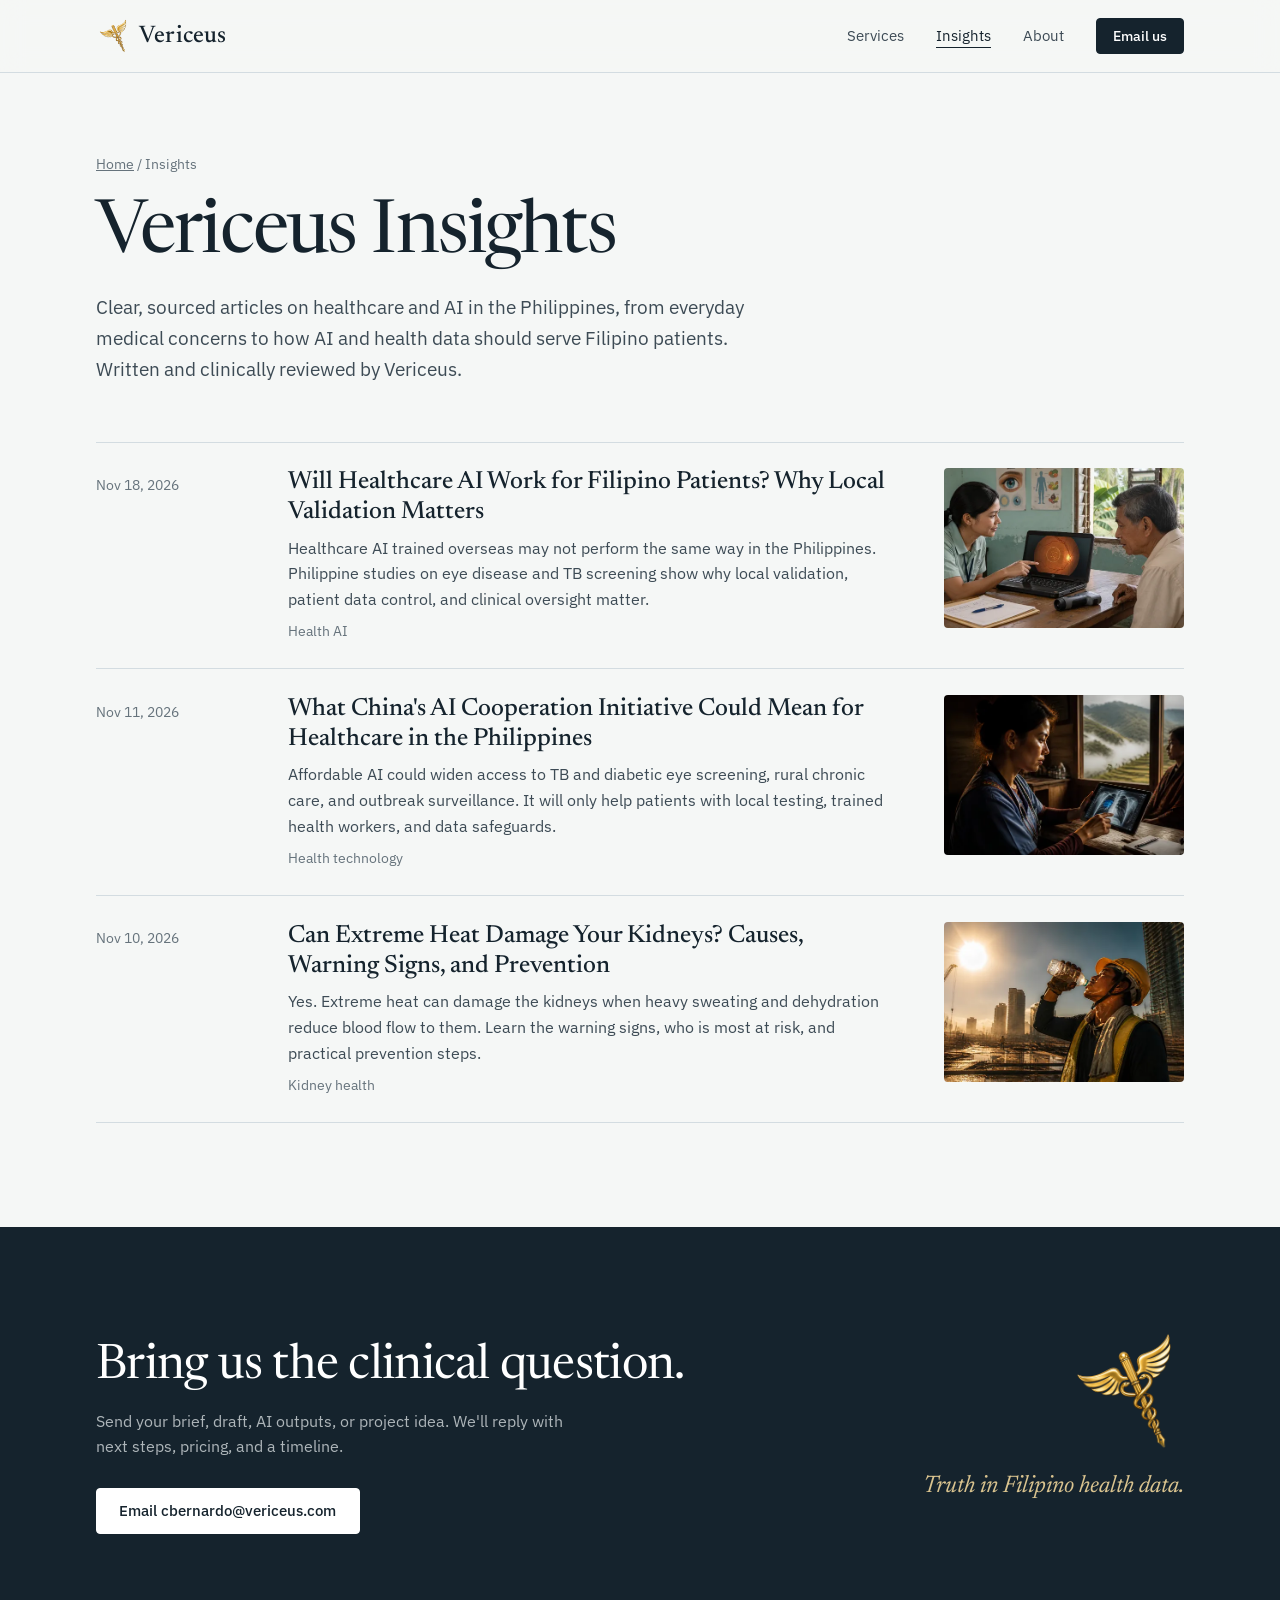
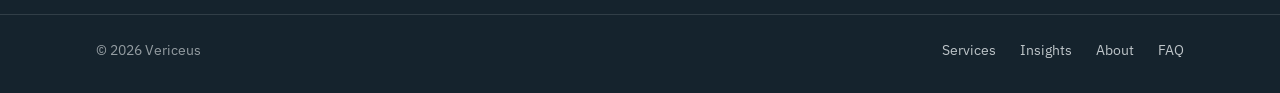
==== commit 7e42af92: "Name the founder in About only; remove Team section Co-Authored-By: Claude Opus 5.5 <noreply@anthrop" ====
--- a/insights/index.html
+++ b/insights/index.html
@@ -27,7 +27,7 @@
     <nav class="menu" aria-label="Main">
       <a class="opt" href="/#services">Services</a>
       <a href="/insights/" aria-current="page">Insights</a>
-      <a class="opt" href="/#team">Team</a>
+      <a class="opt" href="/#about">About</a>
       <a class="btn btn-ink" href="mailto:cbernardo@vericeus.com?subject=Project%20inquiry">Email us</a>
     </nav>
   </div>
@@ -96,7 +96,7 @@
 <footer class="site-foot">
   <div class="wrap">
     <span>© 2026 Vericeus</span>
-    <nav aria-label="Footer"><a href="/#services">Services</a><a href="/insights/">Insights</a><a href="/#team">Team</a><a href="/#faq">FAQ</a></nav>
+    <nav aria-label="Footer"><a href="/#services">Services</a><a href="/insights/">Insights</a><a href="/#about">About</a><a href="/#faq">FAQ</a></nav>
   </div>
 </footer>
 
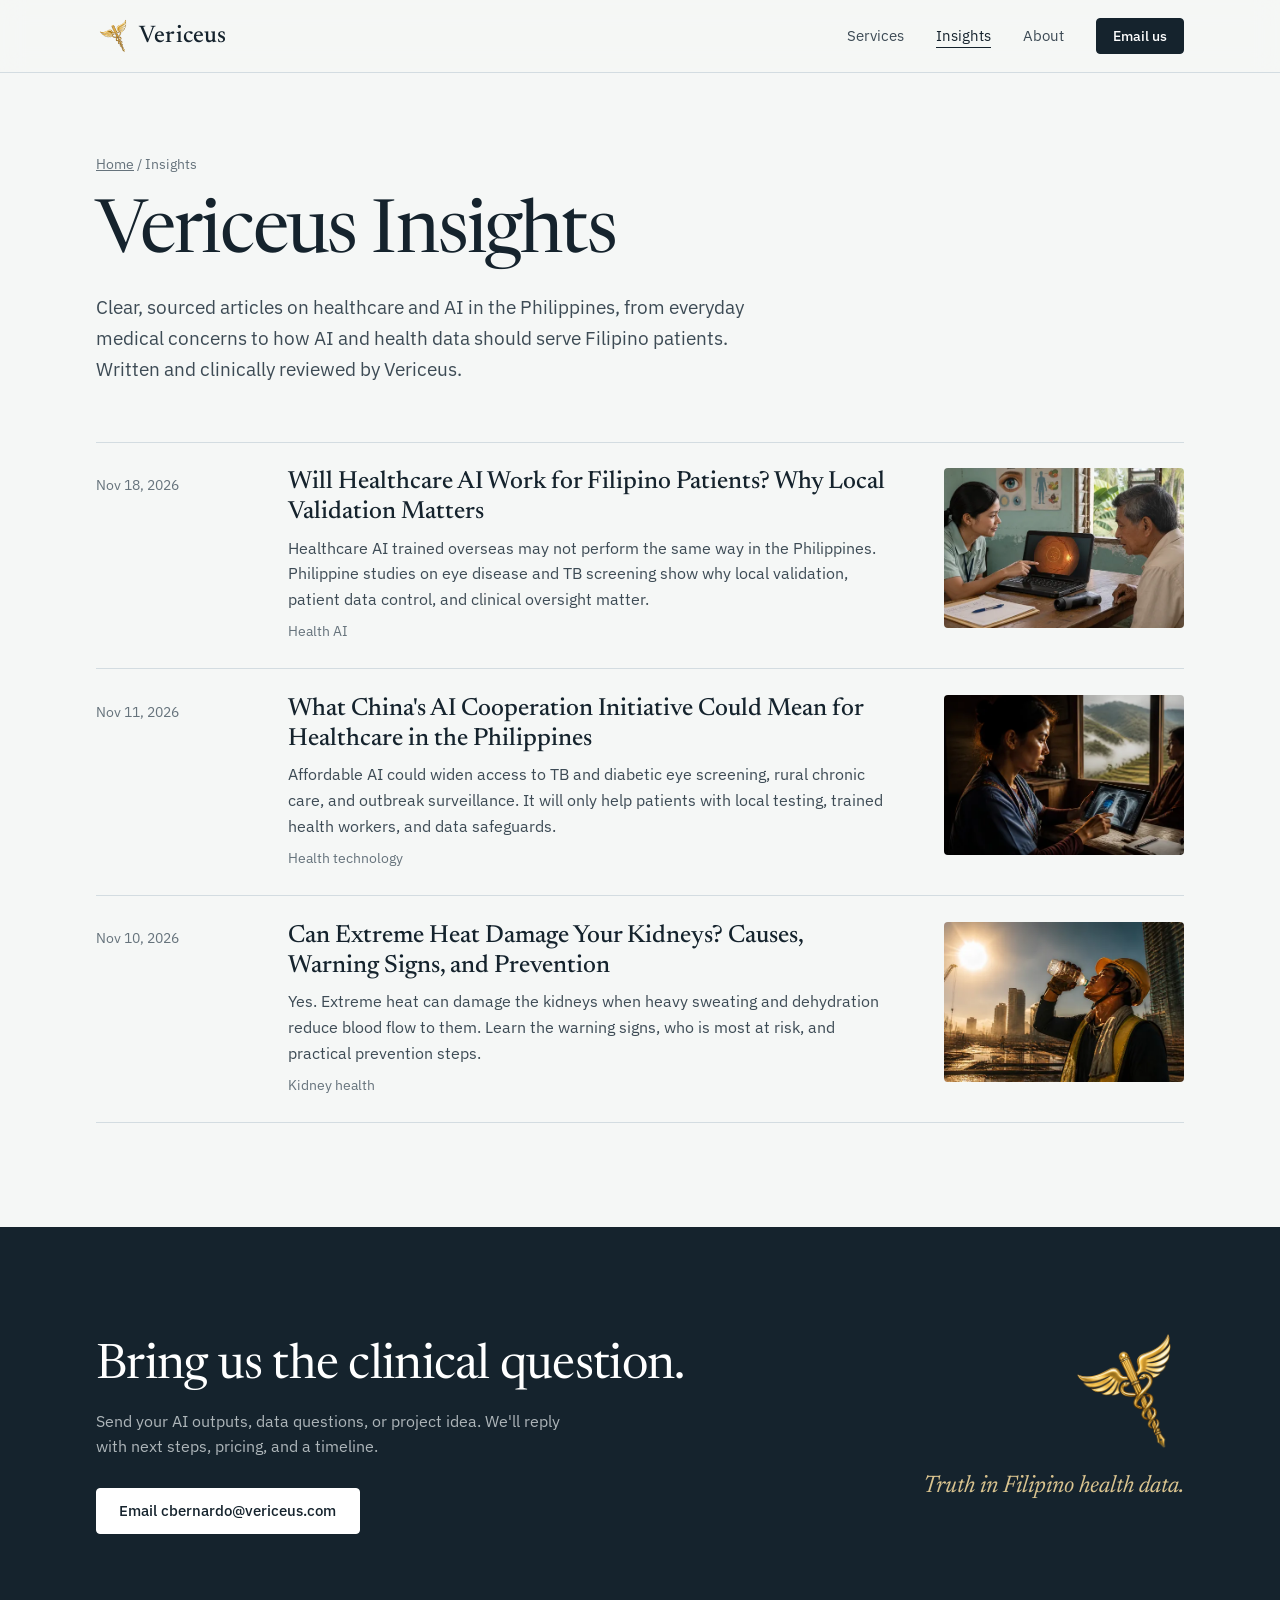
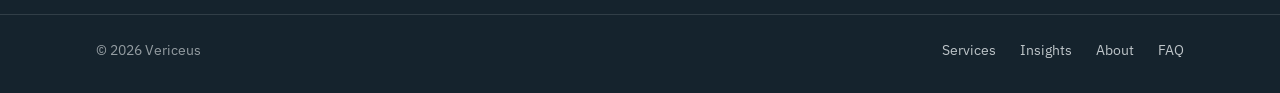
==== commit 456049d9: "Focus on AI evaluation and health data: remove content services, cut redundant sections, reorder Co-" ====
--- a/insights/index.html
+++ b/insights/index.html
@@ -87,7 +87,7 @@
   <div class="wrap">
     <div>
       <h2 class="h2">Bring us the clinical question.</h2>
-      <p>Send your brief, draft, AI outputs, or project idea. We'll reply with next steps, pricing, and a timeline.</p>
+      <p>Send your AI outputs, data questions, or project idea. We'll reply with next steps, pricing, and a timeline.</p>
       <a class="btn" href="mailto:cbernardo@vericeus.com?subject=Project%20inquiry">Email cbernardo@vericeus.com</a>
     </div>
     <div class="mark"><img src="/logo.png" alt="Vericeus caduceus logo" width="120" height="120"/><p class="motto">Truth in Filipino health data.</p></div>
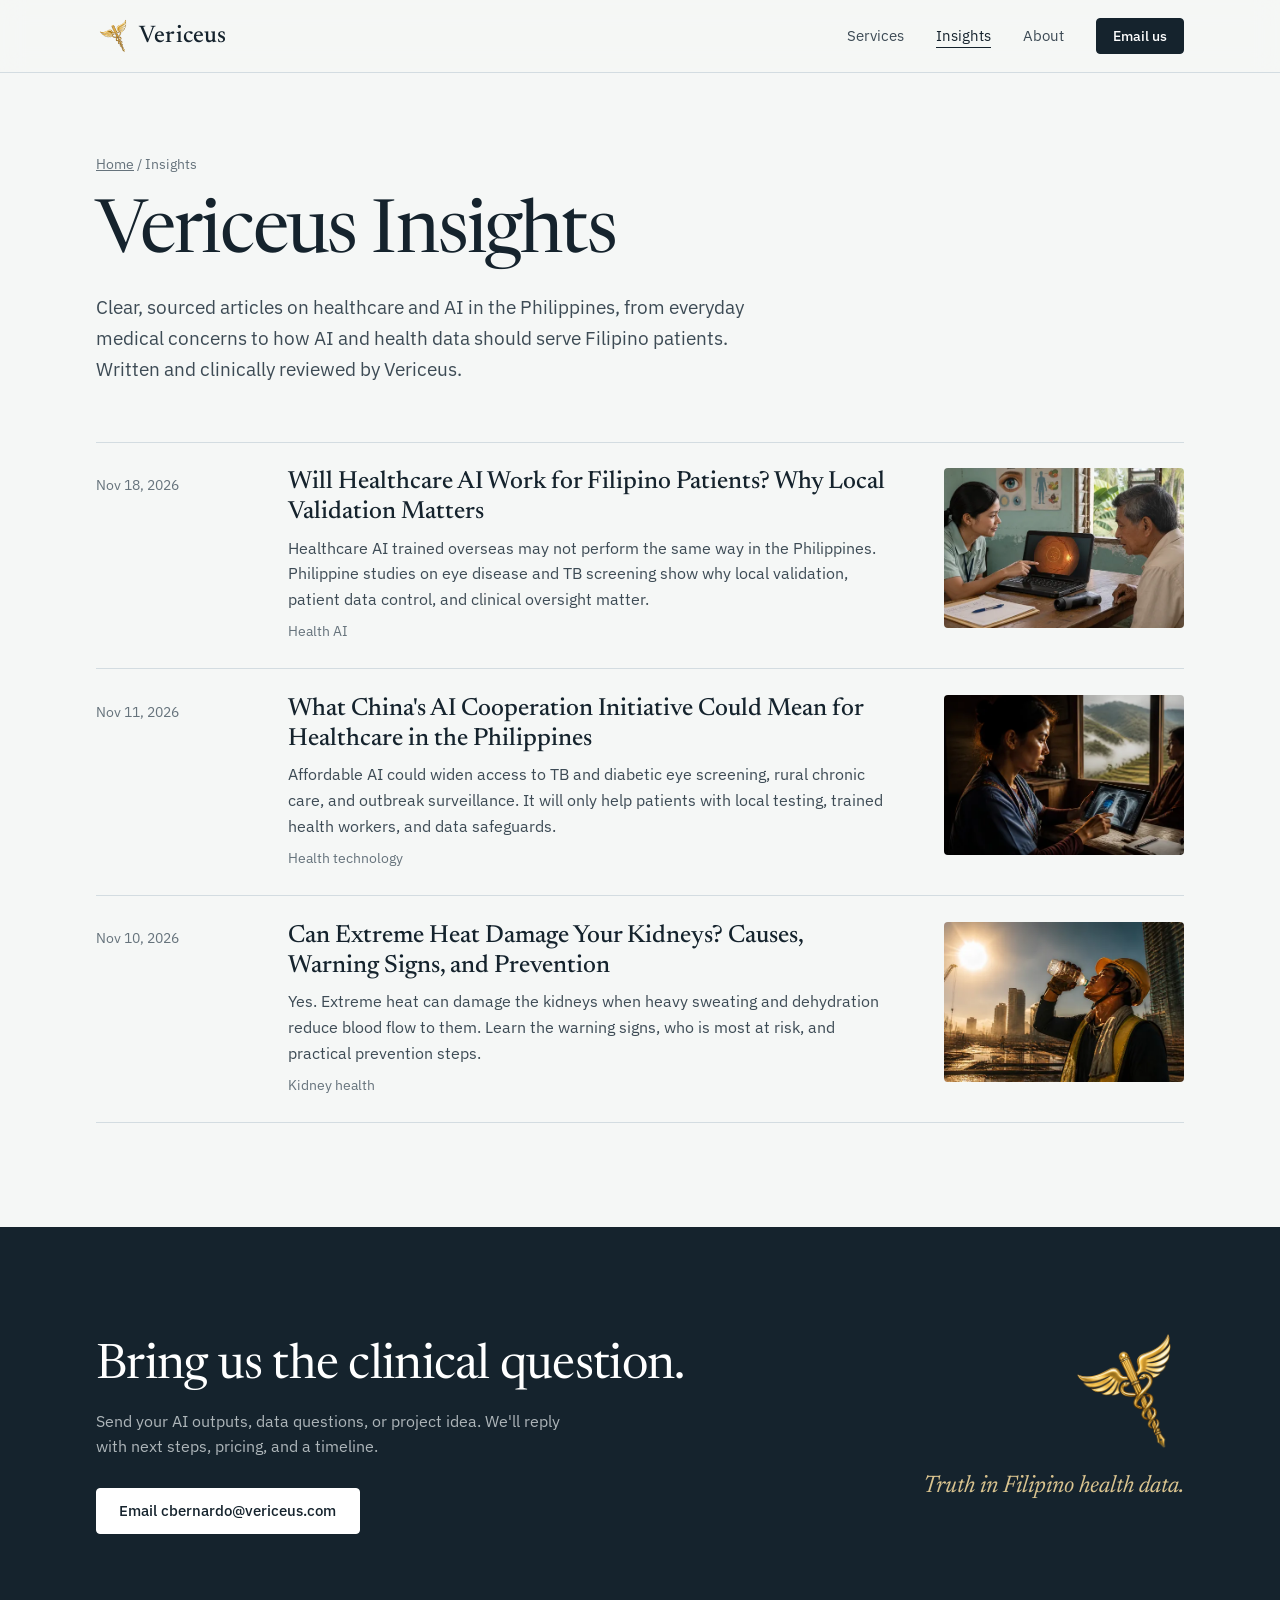
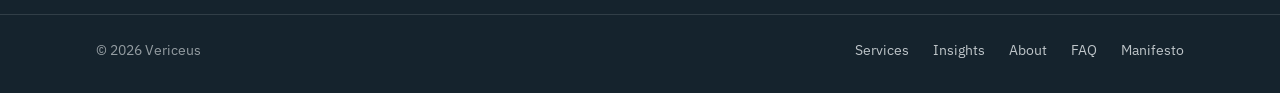
==== commit 874c5964: "Add the Vericeus Manifesto page; link from Mission and footer Co-Authored-By: Claude Opus 5.5 <norep" ====
--- a/insights/index.html
+++ b/insights/index.html
@@ -96,7 +96,7 @@
 <footer class="site-foot">
   <div class="wrap">
     <span>© 2026 Vericeus</span>
-    <nav aria-label="Footer"><a href="/#services">Services</a><a href="/insights/">Insights</a><a href="/#about">About</a><a href="/#faq">FAQ</a></nav>
+    <nav aria-label="Footer"><a href="/#services">Services</a><a href="/insights/">Insights</a><a href="/#about">About</a><a href="/#faq">FAQ</a><a href="/manifesto/">Manifesto</a></nav>
   </div>
 </footer>
 
